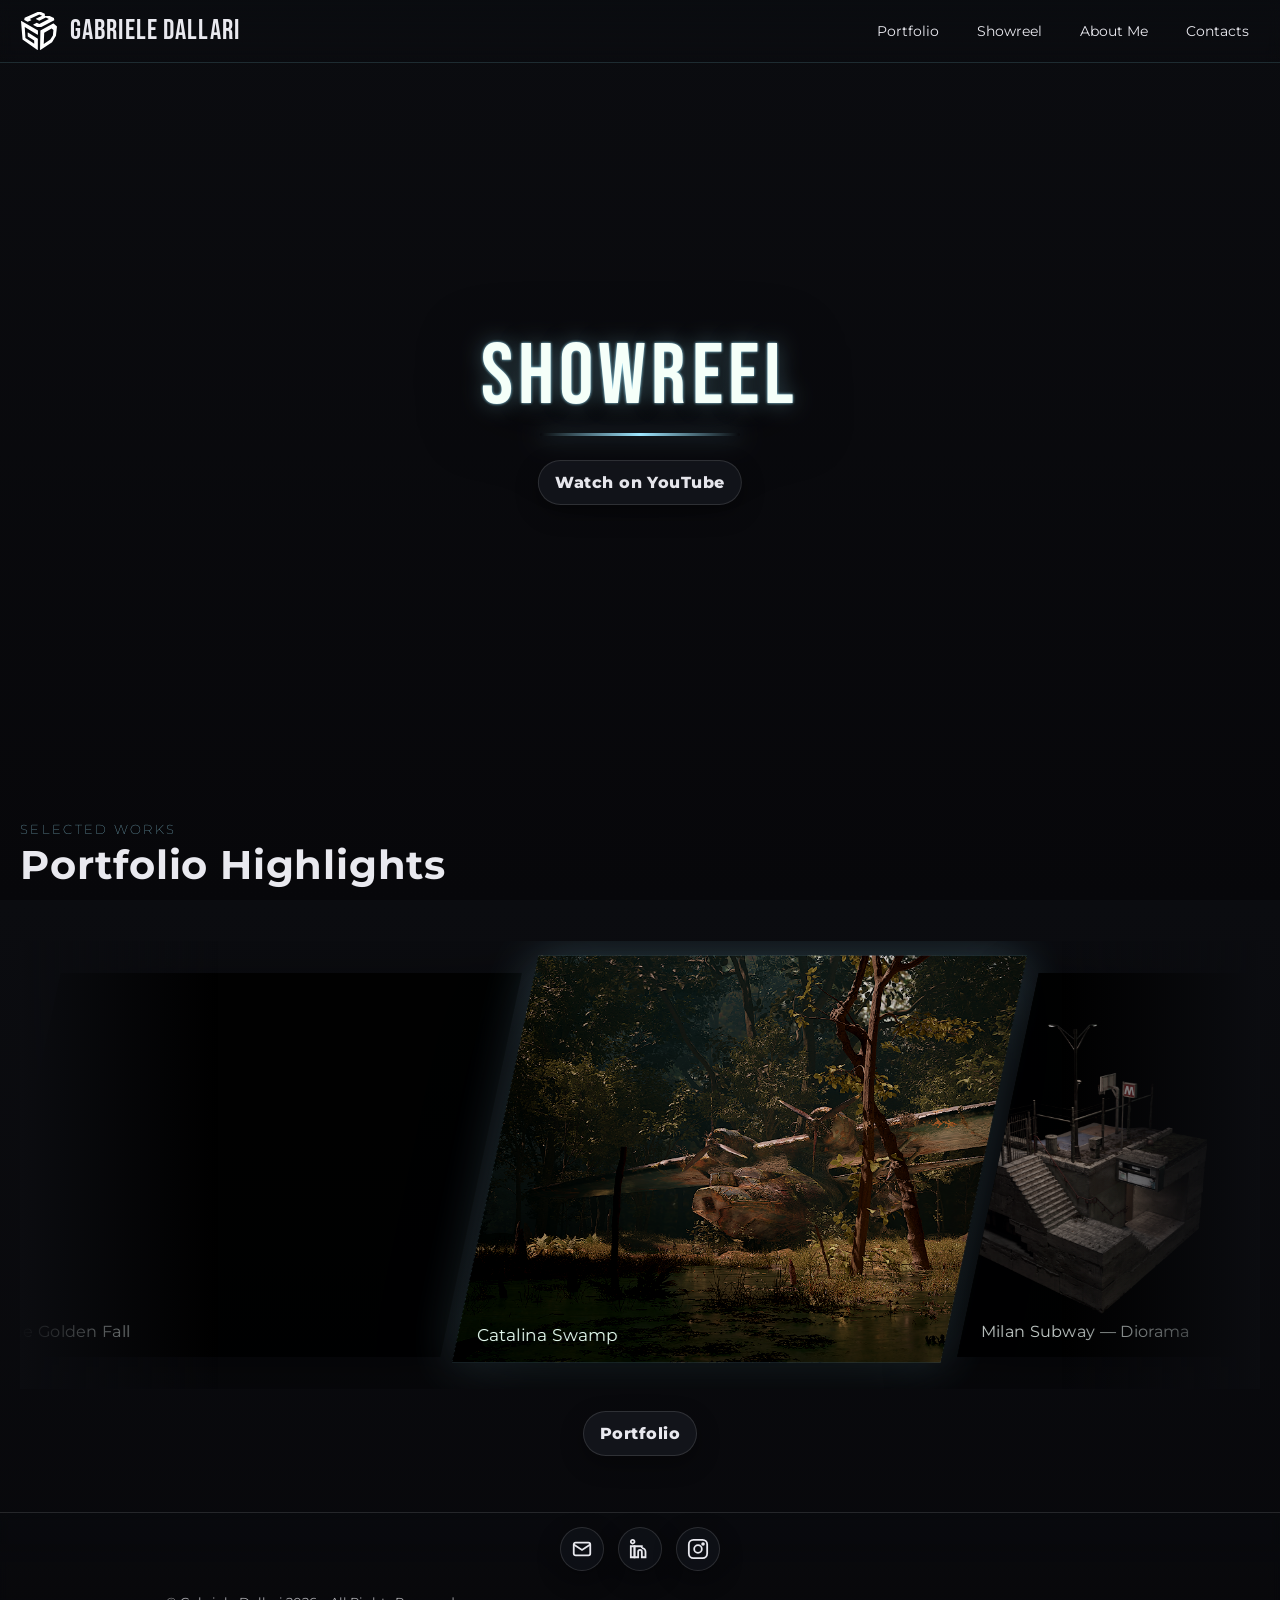
==== index.html @ fb3135d0 "Update index.html" ====
<!DOCTYPE html>
<html lang="en">
<head>
<meta charset="utf-8" />
<meta name="viewport" content="width=device-width, initial-scale=1" />

<title>Gabriele Dallari — 3D Generalist & Environment Artist</title>
<meta name="description" content="3D Generalist & Environment/Technical Artist based in Milan. Portfolio, showreel, Unreal Engine environments, 3D modeling, lighting and compositing.">
<link rel="canonical" href="https://gabrieledallari.art/">

<!-- Favicons -->
<link rel="icon" type="image/svg+xml" href="/favicon.svg">
<link rel="alternate icon" href="/favicon.ico">
<link rel="apple-touch-icon" sizes="180x180" href="/apple-touch-icon.png">

<!-- PWA manifest -->
<link rel="manifest" href="/site.webmanifest">
<meta name="theme-color" content="#0b0c10" />

<!-- Tell bots to avoid using the navbar in snippets -->
<meta name="robots" content="index,follow,max-snippet:160">
<meta name="googlebot" content="index,follow,max-snippet:160">

<!-- Open Graph / Twitter -->
<meta property="og:type" content="website">
<meta property="og:site_name" content="Gabriele Dallari">
<meta property="og:title" content="Gabriele Dallari — 3D Generalist & Environment Artist">
<meta property="og:description" content="Portfolio & showreel: Unreal Engine environments, 3D modeling, lighting and compositing.">
<meta property="og:url" content="https://gabrieledallari.art/">
<meta property="og:image" content="https://gabrieledallari.art/images/og/home.jpg">
<meta property="og:locale" content="en_US">
<meta name="twitter:card" content="summary_large_image">

<!-- Structured data -->
<script type="application/ld+json">
{
  "@context": "https://schema.org",
  "@type": "Person",
  "name": "Gabriele Dallari",
  "jobTitle": "3D Generalist & Environment Artist",
  "url": "https://gabrieledallari.art/",
  "image": "https://gabrieledallari.art/images/og/home.jpg",
  "sameAs": [
    "https://www.linkedin.com/in/gabriele-dallari",
    "https://www.instagram.com/gabbodallari",
    "https://youtu.be/dKwzu5KsCe8"
  ]
}
</script>

<!-- Fonts: Bebas Neue + Montserrat (Thin 100, Regular 400) -->
<link rel="preconnect" href="https://fonts.googleapis.com">
<link rel="preconnect" href="https://fonts.gstatic.com" crossorigin>
<link href="https://fonts.googleapis.com/css2?family=Bebas+Neue&family=Montserrat:wght@100;400;600;700;800&display=swap" rel="stylesheet">

<style>
  :root{
    /* Palette in linea con la pagina portfolio */
    --bg:#0b0c10; 
    --ink:#e9e9ef; 
    --muted:#b9b9c4;
    --accent:#9ee7ff;          /* come nel portfolio */
    --line:rgb(158,231,255);    /* bagliore/cornici coerenti */
    --border:rgba(255,255,255,.12);

    --glowS:0 0 22px rgba(158,231,255,.28), inset 0 0 10px rgba(255,255,255,.12);

    --featherH: 18vh;
    --grain-tile: 140px; --grain-opacity: 0.14;

    --skew: -12deg;
    --tile-w: clamp(420px, 36vw, 680px);
    --tile-h: clamp(240px, 30vw, 420px);
    --tile-gap: 28px;

    /* FONT STACKS */
    --font-display: "Bebas Neue", sans-serif;
    --font-sans: "Montserrat", system-ui, -apple-system, Segoe UI, Roboto, Arial, sans-serif;

    /* Colori pulsanti scuri */
    --btn-bg:#12141a;
    --btn-ink:#e9e9ef;
    --btn-hover:#9ee7ff;
  }

  *{box-sizing:border-box}
  html,body{height:100%}
  body{
    position:relative; margin:0; color:var(--ink);
    background: linear-gradient(180deg, var(--bg) 0%, #07070a 100%);
    font-family: var(--font-sans);
    font-weight: 400;
    overflow-x:hidden;
    display:flex; flex-direction:column; min-height:100svh;
  }
  main{ flex:1 0 auto; }

  /* ===== NAVBAR ===== */
  .navbar{
    position:fixed; inset:0 0 auto 0; z-index:60; /* sopra all'intro video */
    display:flex; align-items:center; justify-content:space-between;
    gap:14px; padding:12px 20px;
    background: linear-gradient(180deg, rgba(10,12,16,.78), rgba(10,12,16,.35) 55%, transparent);
    backdrop-filter: blur(6px);
    border-bottom:1px solid rgba(158,231,255,.14);
    flex-wrap:nowrap;                 /* default: una riga */
  }
  /* Brand a sinistra: resta su UNA riga sempre */
  .brand{
    display:flex; align-items:center; gap:12px; text-decoration:none; color:var(--ink);
    flex:0 1 auto; min-width:0;
  }
  .brand-logo{ width:38px; height:38px; border-radius:10px; display:block; object-fit:contain; background:transparent; }
  .brand h1{
    margin:0; font-family: var(--font-display); font-weight: 400;
    font-size: clamp(22px, 2.2vw, 28px); line-height: 1; letter-spacing: .04em;
    white-space:nowrap;               /* ✅ non va mai a capo */
    overflow:hidden; text-overflow:ellipsis;
  }
  /* Links a destra: una sola riga */
  .nav{
    margin-left:auto;
    display:flex; align-items:center; justify-content:flex-end;
    gap:clamp(8px,1.6vw,16px);
    white-space:nowrap; flex-wrap:nowrap;
    flex:1 1 auto; min-width:0;
  }
  .nav a{
    color:var(--ink); text-decoration:none; padding:8px 10px; border-radius:10px; border:1px solid transparent;
    transition: transform .15s ease, border-color .15s ease, box-shadow .2s ease, background .2s ease, color .2s ease;
    font-family: var(--font-sans); font-weight: 400;
    font-size:clamp(11px,1.9vw,14px);
  }
  .nav a:hover{ 
    border-color: rgba(158,231,255,.35); 
    box-shadow: 0 0 16px rgba(158,231,255,.25); 
    transform: translateY(-1px); 
    background: rgba(158,231,255,.08);
  }
  /* Compatta ulteriormente sui telefoni stretti (landscape o portrait) */
  @media (max-width: 560px){
    .nav{ gap:10px; }
    .nav a{ font-size:12px; padding:8px 8px; }
  }
  @media (max-width: 440px){
    .nav{ gap:8px; }
    .nav a{ font-size:11px; padding:7px 7px; letter-spacing:0; }
  }
  @media (max-width: 380px){
    .nav a{ font-size:10.5px; padding:6px 6px; }
  }
  @media (max-width: 340px){
    .nav a{ font-size:10px; padding:5px 6px; }
    .navbar{ padding:10px 14px; }
    /* il brand resta in una riga con ellissi se manca spazio */
  }

  /* ======= NUOVO: in PORTRAIT (altezza > larghezza) ======= */
  @media (orientation: portrait){
    .navbar{
      flex-wrap:wrap;                 /* consenti seconda riga */
      row-gap:10px;
      padding-bottom:10px;
    }
    .brand{
      order:0;
      width:100%;                     /* prima riga a tutta larghezza */
      justify-content:flex-start;
    }
    .nav{
      order:1;
      width:100%;                     /* seconda riga a tutta larghezza */
      justify-content: space-between; /* riempie lo schermo */
      gap:clamp(16px, 8vw, 64px);     /* più distanziati in portrait */
    }
    /* I link restano della stessa dimensione (nessuna variazione font-size) */
  }

  /* ===== INTRO VIDEO OVERLAY ===== */
  .intro-overlay{
    position:fixed; inset:0; z-index:40; /* sotto la navbar, sopra il resto */
    background:#000; display:grid; place-items:center;
    opacity:1; transition:opacity .5s ease;
  }
  .intro-overlay.hidden{ opacity:0; pointer-events:none; }
  .intro-overlay video{
    width:100%; height:100%; object-fit:cover;
    filter: contrast(1.05) saturate(1.05) brightness(.95);
  }
  .intro-skip{
    position:fixed; right:16px; bottom:16px; z-index:41;
    appearance:none; border:1px solid var(--border); border-radius:999px;
    background: var(--btn-bg); color: var(--btn-ink);
    padding:10px 14px; font-weight:700; letter-spacing:.02em; cursor:pointer;
    transition: transform .15s ease, box-shadow .2s ease, background .2s ease, color .2s ease, border-color .2s ease;
  }
  .intro-skip:hover, .intro-skip:focus-visible{
    background: var(--btn-hover); color:#0b0c10; border-color: rgba(158,231,255,.55);
    box-shadow: 0 0 24px rgba(158,231,255,.35), inset 0 0 10px rgba(255,255,255,.18);
    transform: scale(1.06);
    outline: none;
  }

  /* ===== HERO ===== */
  .hero{ position:relative; height:min(78vh,56.25vw); min-height:520px; margin-top:64px; isolation:isolate; overflow:hidden; background:transparent; }
  .hero video{
    position:absolute; inset:0; width:100%; height:100%; object-fit:cover;
    filter: contrast(.9) saturate(.9) brightness(1.1);
    mask-image: linear-gradient(to bottom, rgba(0,0,0,0) 0%, rgba(0,0,0,1) var(--featherH), rgba(0,0,0,1) calc(100% - var(--featherH)), rgba(0,0,0,0) 100%);
    -webkit-mask-image: linear-gradient(to bottom, rgba(0,0,0,0) 0%, rgba(0,0,0,1) var(--featherH), rgba(0,0,0,1) calc(100% - var(--featherH)), rgba(0,0,0,0) 100%);
  }
  .hero-center{ position:absolute; left:50%; top:50%; transform:translate(-50%,-50%); z-index:20; display:flex; flex-direction:column; align-items:center; gap:14px; text-align:center; }
  .hero-title{
    font-family: var(--font-display); font-weight:400; font-size:clamp(36px,8vw,86px);
    line-height:1; letter-spacing:.06em; padding:10px 18px; color:#f5fff9;
    text-shadow: 0 0 3px var(--line), 0 0 22px rgba(158,231,255,.35);
    filter: drop-shadow(0 10px 30px rgba(0,0,0,.7));
  }
  .hero-title::after{
    content:""; display:block; height:3px; width:200px; margin:12px auto 0;
    background: linear-gradient(90deg, transparent, var(--line), transparent);
    box-shadow: 0 0 24px rgba(158,231,255,.55); border-radius:999px;
  }

  /* ===== BUTTONS — dark default, accent on hover/focus ===== */
  .btn, .hero-btn{
    display:inline-flex; align-items:center; gap:10px; text-decoration:none; font-weight:800; letter-spacing:.03em;
    padding:12px 16px; border-radius:999px; 
    background: var(--btn-bg); color: var(--btn-ink);
    border:1px solid var(--border);
    box-shadow: 0 8px 22px rgba(0,0,0,.35);
    transition: transform .15s ease, filter .2s ease, box-shadow .2s ease, background .2s ease, color .2s ease, border-color .2s ease;
    font-family: var(--font-sans);
    cursor:pointer;
  }
  .btn:hover, .btn:focus-visible,
  .hero-btn:hover, .hero-btn:focus-visible{
    background: var(--btn-hover);
    color:#0b0c10;
    border-color: rgba(158,231,255,.6);
    box-shadow: 0 0 26px rgba(158,231,255,.35), inset 0 0 10px rgba(255,255,255,.18);
    transform: scale(1.06);
    outline:none;
  }
  .btn:active, .hero-btn:active{ transform: scale(1.02); }

  .section{ position:relative; z-index:1; padding:clamp(28px,5vw,56px) 20px; max-width:1280px; margin:0 auto; background:transparent; }
  .section h2{ font-family:var(--font-sans); font-weight:700; font-size:clamp(22px,3.6vw,40px); line-height:1.1; margin:0 0 16px; letter-spacing:.02em; }
  .section .kicker{ color:var(--accent); text-transform:uppercase; letter-spacing:.18em; font-size:.8rem; margin-bottom:6px; font-family:var(--font-sans); font-weight:100; }

  .ribbon-stage{ position:relative; margin-top:6vh; margin-bottom:22px; height:calc(var(--tile-h) + 64px); overflow:hidden; background:transparent; }
  .ribbon-stage::before, .ribbon-stage::after{ content:""; position:absolute; top:0; bottom:0; width:16%; pointer-events:none; z-index:3; }
  .ribbon-stage::before{ left:0;  background:linear-gradient(90deg, var(--bg), rgba(11,12,16,0)); }
  .ribbon-stage::after{  right:0; background:linear-gradient(270deg, var(--bg), rgba(11,12,16,0)); }

  .ribbon-track{ position:absolute; left:0; top:50%; transform:translateY(-50%); display:flex; align-items:center; gap:var(--tile-gap); will-change:transform; }
  .tile{ position:relative; flex:0 0 var(--tile-w); height:var(--tile-h); transform:skewX(var(--skew)); overflow:hidden; border:none; border-radius:0; background:#090b10;
         box-shadow:0 28px 76px rgba(0,0,0,.55), 0 2px 0 rgba(255,255,255,.04) inset; cursor:default; pointer-events:none;
         transition:transform .45s cubic-bezier(.22,.8,.24,1), filter .28s ease, opacity .28s ease, box-shadow .28s ease; filter:grayscale(.6) brightness(.9); opacity:.9; }
  .tile .img{ position:absolute; inset:-6%; transform:skewX(calc(-1 * var(--skew))) scale(1.12); transform-origin:center; background:#000 center/cover no-repeat; transition:transform .65s cubic-bezier(.22,.8,.24,1), filter .3s ease, opacity .3s ease; }
  .tile .label{ position:absolute; left:18px; bottom:16px; z-index:2; transform:skewX(calc(-1 * var(--skew))); color:#e8fef3; letter-spacing:.02em; font-size:1rem; text-shadow:0 2px 10px rgba(0,0,0,.7); font-family:var(--font-sans); font-weight:400; }
  .tile.active{ transform:translateY(-6px) skewX(var(--skew)) scale(1.06); filter:grayscale(0) brightness(1); opacity:1; box-shadow:0 36px 90px rgba(0,0,0,.65), 0 0 0 1px rgba(158,231,255,.45) inset, 0 0 46px rgba(158,231,255,.28); }
  .tile.active .img{ transform:skewX(calc(-1 * var(--skew))) scale(1.16); filter:saturate(1.06) contrast(1.05); }

  .portfolio-cta{ display:flex; gap:12px; margin-top:18px; flex-wrap:wrap; justify-content:center; }

  /* ===== FOOTER con SOLE ICONE + COPYRIGHT in basso a sinistra ===== */
  .site-footer{
    flex-shrink:0;
    border-top:1px solid var(--border);
    background:linear-gradient(180deg, rgba(10,12,16,.35), rgba(10,12,16,.12));
    backdrop-filter:blur(4px);
  }
  .footer-inner{
    max-width:980px;
    margin:0 auto;
    padding:14px 16px;
    display:flex;
    justify-content:center;
  }
  .socials{ display:flex; align-items:center; gap:14px; }
  .socials a{
    width:44px; height:44px; display:grid; place-items:center;
    border:1px solid var(--border); border-radius:999px;
    color:var(--ink); background:rgba(18,20,26,.70);
    box-shadow:0 8px 22px rgba(0,0,0,.35);
    text-decoration:none;
    transition: transform .15s ease, background .2s ease, color .2s ease, border-color .2s ease, box-shadow .2s ease;
  }
  .socials a:hover, .socials a:focus-visible{
    background:var(--accent); color:#0b0c10; border-color: rgba(158,231,255,.6);
    box-shadow: 0 0 22px rgba(158,231,255,.35), inset 0 0 10px rgba(255,255,255,.18);
    transform: translateY(-1px) scale(1.06);
    outline:none;
  }
  .socials svg{ width:22px; height:22px; stroke-width:1.8; }
  .socials svg *{ vector-effect:non-scaling-stroke; }

  /* NEW: copyright in basso a sinistra (stesso max-width del footer-inner) */
  .footer-bottom{
    max-width:980px;
    margin:0 auto;
    padding:8px 16px 18px; /* <- aggiunto padding-top per farlo “staccare” e vedersi */
    font-size:13px;
    line-height:1.4;
    color:rgba(233,233,239,.72); /* <- leggermente più visibile */
    text-align:left;
  }

  .vfx{ position:absolute; inset:0; pointer-events:none; }
  .vfx-grain{ z-index:5; background-image:url("images/vfx/film_grain_512.png"); background-repeat:repeat; background-size:var(--grain-tile) var(--grain-tile); mix-blend-mode:soft-light; opacity:var(--grain-opacity); }
  .vfx-grain::after{ content:""; position:absolute; inset:0; background-image:inherit; background-repeat:inherit; background-position:37px 29px; background-size:calc(var(--grain-tile)*1.08) calc(var(--grain-tile)*1.08); mix-blend-mode:soft-light; opacity:calc(var(--grain-opacity)*0.6); }
  .vfx-dust{ z-index:6; background-repeat:repeat; filter:blur(0.2px); opacity:.22; }
  .vfx-dust.dust-far{ background-image:url("images/vfx/dust_far.png"); background-size:600px 600px; animation:dust-far-move 160s linear infinite; }
  .vfx-dust.dust-near{ background-image:url("images/vfx/dust_near.png"); background-size:1000px 1000px; animation:dust-near-move 220s linear infinite; opacity:.18; }
  @keyframes dust-far-move{ from{background-position:0 0;} to{background-position:600px 420px;} }
  @keyframes dust-near-move{ from{background-position:0 0;} to{background-position:-900px 300px;} }
  @media (prefers-reduced-motion: reduce){ .vfx-dust{ animation:none } }
</style>
</head>

<body>

  <!-- Include del partial navbar -->
  <div data-include="partials/navbar.html"></div>

  <!-- INTRO VIDEO OVERLAY (navbar resta visibile sopra) -->
  <div id="introOverlay" class="intro-overlay" aria-label="Intro video">
    <!-- Sostituisci il file con il tuo: media/intro.mp4 -->
    <video id="introVideo" src="media/intro.mp4" autoplay muted playsinline></video>
    <button id="introSkip" class="intro-skip" type="button" aria-label="Skip intro">Skip ▶</button>
  </div>

  <!-- CONTENUTO -->
  <main>
    <section id="showreel" class="hero" aria-label="Showreel">
      <video src="media/showreel.mp4" autoplay muted loop playsinline poster="media/showreel-poster.jpg"></video>
      <div class="hero-center">
        <div class="hero-title">SHOWREEL</div>
        <a class="hero-btn" href="https://youtu.be/dKwzu5KsCe8" target="_blank" rel="noopener noreferrer">Watch on YouTube</a>
      </div>
    </section>

    <section class="section" aria-label="Portfolio">
      <div class="kicker">Selected Works</div><h2>Portfolio Highlights</h2>

      <div class="ribbon-stage" id="ribbon">
        <div class="ribbon-track" id="ribbonTrack">
          <div class="tile" data-id="0" style="--img:url('projects/the-golden-fall/images/portfolio/goldenfall-cover.png')">
            <div class="img" style="background-image:var(--img)"></div><div class="label">The Golden Fall</div>
          </div>
          <div class="tile" data-id="1" style="--img:url('projects/swamp/images/portfolio/swamp-cover.png')">
            <div class="img" style="background-image:var(--img)"></div><div class="label">Catalina Swamp</div>
          </div>
          <div class="tile" data-id="2" style="--img:url('projects/metro/images/portfolio/metro-cover3.png')">
            <div class="img" style="background-image:var(--img)"></div><div class="label">Milan Subway — Diorama</div>
          </div>
          <div class="tile" data-id="3" style="--img:url('projects/sloth/images/portfolio/sloth-cover.png')">
            <div class="img" style="background-image:var(--img)"></div><div class="label">Sloth Guardian</div>
          </div>
          <div class="tile" data-id="4" style="--img:url('projects/climbing-roots/assets/cover.jpg')">
            <div class="img" style="background-image:var(--img)"></div><div class="label">Climbing Plants & Roots</div>
          </div>
          <!-- duplicato per loop -->
          <div class="tile" data-id="0" style="--img:url('projects/the-golden-fall/images/portfolio/goldenfall-cover.png')">
            <div class="img" style="background-image:var(--img)"></div><div class="label">The Golden Fall</div>
          </div>
          <div class="tile" data-id="1" style="--img:url('projects/swamp/images/portfolio/swamp-cover.png')">
            <div class="img" style="background-image:var(--img)"></div><div class="label">Catalina Swamp</div>
          </div>
          <div class="tile" data-id="2" style="--img:url('projects/metro/images/portfolio/metro-cover3.png')">
            <div class="img" style="background-image:var(--img)"></div><div class="label">Milan Subway — Diorama</div>
          </div>
          <div class="tile" data-id="3" style="--img:url('projects/sloth/images/portfolio/sloth-cover.png')">
            <div class="img" style="background-image:var(--img)"></div><div class="label">Sloth Guardian</div>
          </div>
          <div class="tile" data-id="4" style="--img:url('projects/climbing-roots/assets/cover.jpg')">
            <div class="img" style="background-image:var(--img)"></div><div class="label">Climbing Plants & Roots</div>
          </div>
        </div>
      </div>

      <div class="portfolio-cta">
        <a class="btn" href="portfolio.html">Portfolio</a>
      </div>
    </section>
  </main>

  <!-- FOOTER: sole icone + copyright -->
  <footer class="site-footer" role="contentinfo">
    <div class="footer-inner">
      <nav class="socials" aria-label="Social links">
        <!-- Email -->
        <a href="mailto:gabrieledallari.art@gmail.com" aria-label="Email">
          <svg viewBox="0 0 24 24" fill="none" stroke="currentColor" aria-hidden="true">
            <rect x="3" y="5" width="18" height="14" rx="2" ry="2"></rect>
            <polyline points="3,7 12,13 21,7"></polyline>
          </svg>
        </a>
        <!-- LinkedIn -->
        <a href="https://www.linkedin.com/in/gabriele-dallari" target="_blank" rel="noopener" aria-label="LinkedIn">
          <svg viewBox="0 0 24 24" fill="none" stroke="currentColor" aria-hidden="true">
            <rect x="2" y="9" width="4" height="12"></rect>
            <circle cx="4" cy="4" r="2"></circle>
            <path d="M10 9h4v2m0 0a4 4 0 0 1 4 4v6h-4v-6a2 2 0 0 0-4 0v6h-4V9h4"></path>
          </svg>
        </a>
        <!-- Instagram -->
        <a href="https://www.instagram.com/gabbodallari" target="_blank" rel="noopener" aria-label="Instagram">
          <svg viewBox="0 0 24 24" fill="none" stroke="currentColor" aria-hidden="true">
            <rect x="2" y="2" width="20" height="20" rx="5" ry="5"></rect>
            <circle cx="12" cy="12" r="4.2"></circle>
            <circle cx="17.5" cy="6.5" r="1"></circle>
          </svg>
        </a>
      </nav>
    </div>

    <!-- ✅ SOLO AGGIUNTA: copyright in basso a sinistra -->
    <div class="footer-bottom">
      © Gabriele Dallari 2026 – All Rights Reserved.
    </div>
  </footer>

  <!-- Loader dei partials -->
  <script src="/js/partials.js?v=v5" defer></script>

  <script>
  /* Intro video: chiusura a fine riproduzione o via "Skip" + fallback */
  (function(){
    const overlay = document.getElementById('introOverlay');
    const video   = document.getElementById('introVideo');
    const skipBtn = document.getElementById('introSkip');
    if(!overlay || !video) return;

    const endIntro = () => {
      overlay.classList.add('hidden');
      setTimeout(()=> overlay.remove(), 600);
    };

    // chiudi alla fine o in caso di errore
    video.addEventListener('ended', endIntro, {once:true});
    video.addEventListener('error', endIntro, {once:true});
    skipBtn.addEventListener('click', endIntro);

    // prova ad avviare; se l'autoplay è bloccato, chiudi l'intro
    const p = video.play();
    if (p && typeof p.catch === 'function') {
      p.catch(endIntro);
    }

    // fallback hard-timeout
    setTimeout(()=> {
      if (document.body.contains(overlay)) endIntro();
    }, 15000);
  })();

  /* Ribbon loop + auto-active al centro */
  (function(){
    const stage = document.getElementById('ribbon');
    const track = document.getElementById('ribbonTrack');
    const tiles = Array.from(track.querySelectorAll('.tile'));
    const ids = [...new Set(tiles.map(t => t.dataset.id))];
    let speed = 60, offset = 0, segmentW = 0, running = true, last = performance.now();
    function computeSegmentWidth(){
      const first = tiles.find(t => t.dataset.id === ids[0]);
      const second = tiles.slice(tiles.indexOf(first)+1).find(t => t.dataset.id === ids[0]);
      if(!first || !second) return;
      segmentW = Math.abs(second.getBoundingClientRect().left - first.getBoundingClientRect().left);
    }
    function setActiveByNearestCenter(){
      const r = stage.getBoundingClientRect(), cx = r.left + r.width/2;
      let best = {id:null,d:Infinity};
      for(const t of tiles){
        const tr = t.getBoundingClientRect(), tx = tr.left + tr.width/2, d = Math.abs(tx - cx);
        if(d < best.d) best = {id:t.dataset.id, d};
      }
      tiles.forEach(t => t.classList.toggle('active', t.dataset.id === best.id));
    }
    function apply(){ track.style.transform = `translateY(-50%) translateX(${-offset}px)`; }
    function loop(ts){
      const dt = Math.min(0.05, (ts - last)/1000); last = ts;
      if(running){
        offset += speed*dt;
        if(segmentW>0 && offset>=segmentW) offset -= segmentW;
        apply(); setActiveByNearestCenter();
      }
      requestAnimationFrame(loop);
    }
    const io = new IntersectionObserver(es=> es.forEach(e => { running = e.isIntersecting; if(!running) last = performance.now(); }), {threshold:.1});
    io.observe(stage);
    function onResize(){ track.style.transform='translateY(-50%) translateX(0)'; offset=0; computeSegmentWidth(); apply(); setActiveByNearestCenter(); }
    window.addEventListener('resize', onResize, {passive:true});
    onResize(); requestAnimationFrame(loop);
    window.addEventListener('load', onResize, {once:true});
  })();
  </script>
</body>
</html>
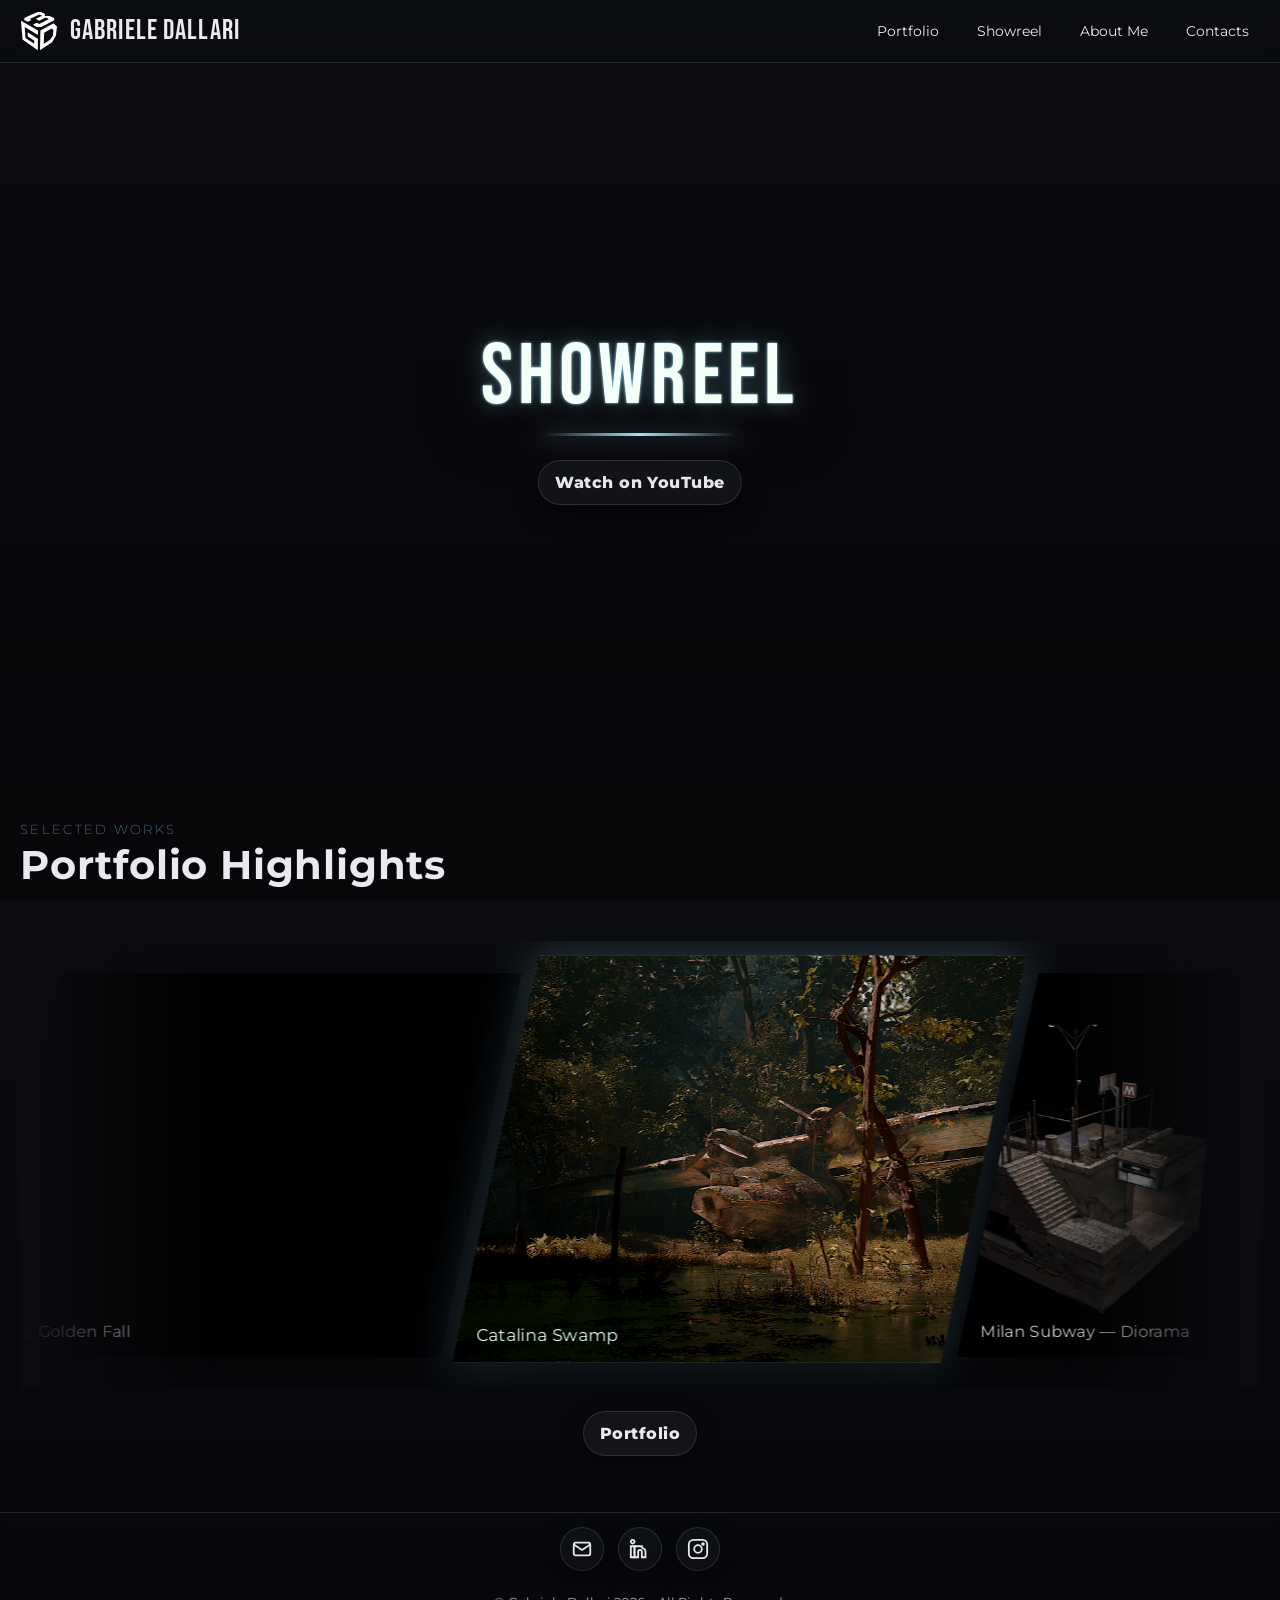
==== commit 73937186: "Update index.html" ====
--- a/index.html
+++ b/index.html
@@ -304,7 +304,7 @@
     font-size:13px;
     line-height:1.4;
     color:rgba(233,233,239,.72); /* <- leggermente più visibile */
-    text-align:left;
+    text-align:center;
   }
 
   .vfx{ position:absolute; inset:0; pointer-events:none; }
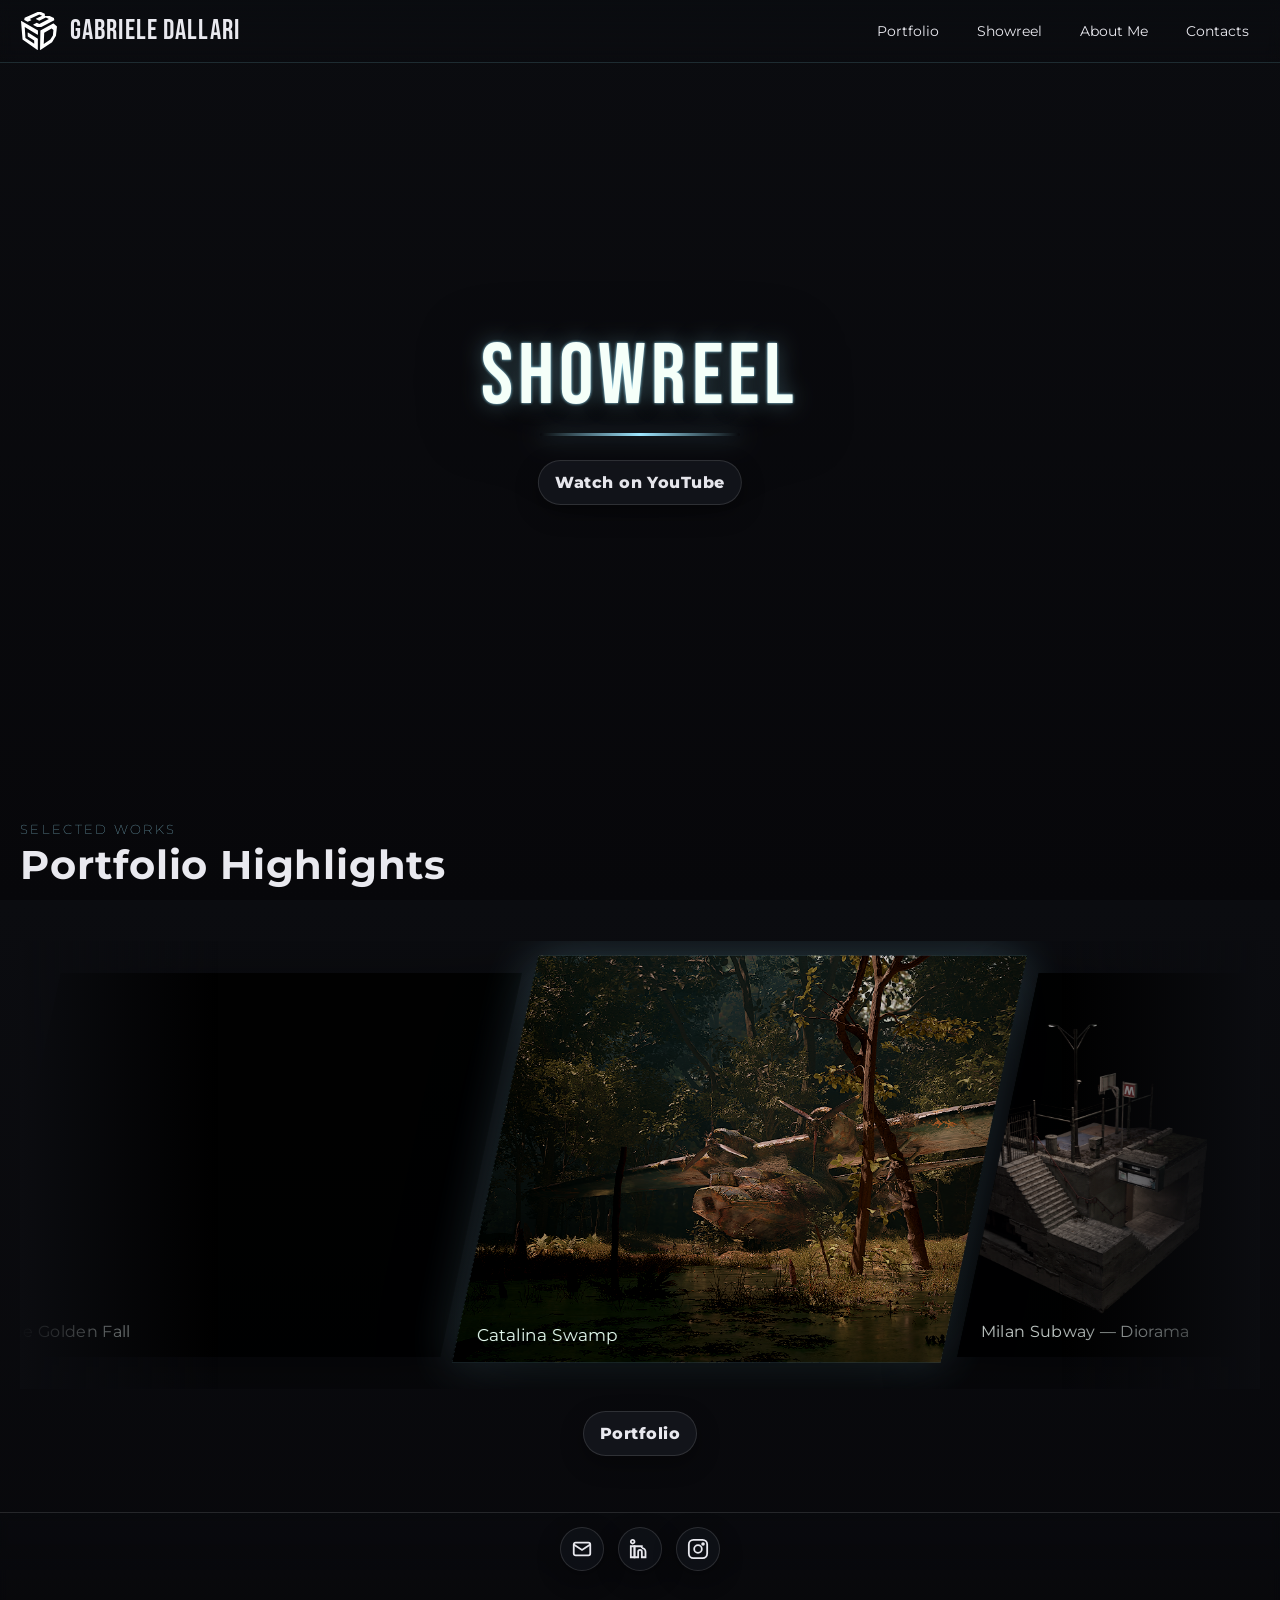
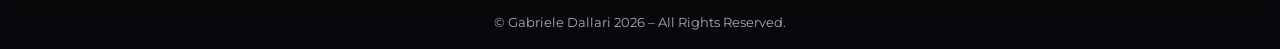
==== commit 5b5d2ad6: "aggiunta rights e trail" ====
--- a/index.html
+++ b/index.html
@@ -264,7 +264,7 @@
 
   .portfolio-cta{ display:flex; gap:12px; margin-top:18px; flex-wrap:wrap; justify-content:center; }
 
-  /* ===== FOOTER con SOLE ICONE + COPYRIGHT in basso a sinistra ===== */
+  /* ===== FOOTER con icone + label hover (fix stabile) ===== */
   .site-footer{
     flex-shrink:0;
     border-top:1px solid var(--border);
@@ -274,36 +274,79 @@
   .footer-inner{
     max-width:980px;
     margin:0 auto;
-    padding:14px 16px;
+    padding:14px 16px 34px;
     display:flex;
     justify-content:center;
   }
-  .socials{ display:flex; align-items:center; gap:14px; }
-  .socials a{
-    width:44px; height:44px; display:grid; place-items:center;
+
+  /* nav = riga di items */
+  .socials{
+    display:flex;
+    justify-content: center;
+    align-items:center;
+    gap:14px;
+  }
+
+  /* wrapper che include icona + area label: hover stabile */
+  .social-item{
+    width: 44px;
+    position: relative;
+    display:flex;
+    justify-content: center;
+  }
+
+  /* bottone icona */
+  .social-item > a{
+    width:44px; height:44px;
+    display:grid; place-items:center;
     border:1px solid var(--border); border-radius:999px;
     color:var(--ink); background:rgba(18,20,26,.70);
     box-shadow:0 8px 22px rgba(0,0,0,.35);
     text-decoration:none;
     transition: transform .15s ease, background .2s ease, color .2s ease, border-color .2s ease, box-shadow .2s ease;
   }
-  .socials a:hover, .socials a:focus-visible{
+  .social-item > a:hover,
+  .social-item > a:focus-visible{
     background:var(--accent); color:#0b0c10; border-color: rgba(158,231,255,.6);
     box-shadow: 0 0 22px rgba(158,231,255,.35), inset 0 0 10px rgba(255,255,255,.18);
     transform: translateY(-1px) scale(1.06);
     outline:none;
   }
-  .socials svg{ width:22px; height:22px; stroke-width:1.8; }
-  .socials svg *{ vector-effect:non-scaling-stroke; }
-
-  /* NEW: copyright in basso a sinistra (stesso max-width del footer-inner) */
+
+  .social-item svg{ width:22px; height:22px; stroke-width:1.8; }
+  .social-item svg *{ vector-effect:non-scaling-stroke; }
+
+  /* label: di default invisibile */
+  .social-label{
+    position:absolute;
+    top:calc(44px + 8px);  /* sotto l’icona */
+    left:50%;
+    transform:translateX(-50%) translateY(-4px);
+    font-size:12px;
+    letter-spacing:.04em;
+    line-height:1;
+    opacity:0;
+    transition: opacity .15s ease, transform .15s ease;
+    pointer-events:none;
+    user-select:none;
+    white-space:nowrap;
+  }
+
+  /* attiva SOLO quella dell’item hoverato/focusato */
+  .social-item:hover .social-label,
+  .social-item:focus-within .social-label{
+    opacity:1;
+    transform:translateX(-50%) translateY(0);
+    color:var(--accent);
+  }
+
+  /* Copyright */
   .footer-bottom{
-    max-width:980px;
-    margin:0 auto;
-    padding:8px 16px 18px; /* <- aggiunto padding-top per farlo “staccare” e vedersi */
+    max-width:100%;
+    padding:8px 16px 18px;
     font-size:13px;
     line-height:1.4;
-    color:rgba(233,233,239,.72); /* <- leggermente più visibile */
+    color:rgba(233,233,239,.72);
     text-align:center;
   }
 
@@ -386,37 +429,46 @@
     </section>
   </main>
 
-  <!-- FOOTER: sole icone + copyright -->
+  <!-- FOOTER: icone + label hover + copyright -->
   <footer class="site-footer" role="contentinfo">
     <div class="footer-inner">
       <nav class="socials" aria-label="Social links">
-        <!-- Email -->
-        <a href="mailto:gabrieledallari.art@gmail.com" aria-label="Email">
-          <svg viewBox="0 0 24 24" fill="none" stroke="currentColor" aria-hidden="true">
-            <rect x="3" y="5" width="18" height="14" rx="2" ry="2"></rect>
-            <polyline points="3,7 12,13 21,7"></polyline>
-          </svg>
-        </a>
-        <!-- LinkedIn -->
-        <a href="https://www.linkedin.com/in/gabriele-dallari" target="_blank" rel="noopener" aria-label="LinkedIn">
-          <svg viewBox="0 0 24 24" fill="none" stroke="currentColor" aria-hidden="true">
-            <rect x="2" y="9" width="4" height="12"></rect>
-            <circle cx="4" cy="4" r="2"></circle>
-            <path d="M10 9h4v2m0 0a4 4 0 0 1 4 4v6h-4v-6a2 2 0 0 0-4 0v6h-4V9h4"></path>
-          </svg>
-        </a>
-        <!-- Instagram -->
-        <a href="https://www.instagram.com/gabbodallari" target="_blank" rel="noopener" aria-label="Instagram">
-          <svg viewBox="0 0 24 24" fill="none" stroke="currentColor" aria-hidden="true">
-            <rect x="2" y="2" width="20" height="20" rx="5" ry="5"></rect>
-            <circle cx="12" cy="12" r="4.2"></circle>
-            <circle cx="17.5" cy="6.5" r="1"></circle>
-          </svg>
-        </a>
+
+        <div class="social-item">
+          <a href="mailto:gabrieledallari.art@gmail.com" aria-label="Email">
+            <svg viewBox="0 0 24 24" fill="none" stroke="currentColor" aria-hidden="true">
+              <rect x="3" y="5" width="18" height="14" rx="2" ry="2"></rect>
+              <polyline points="3,7 12,13 21,7"></polyline>
+            </svg>
+          </a>
+          <span class="social-label" aria-hidden="true">Email</span>
+        </div>
+
+        <div class="social-item">
+          <a href="https://www.linkedin.com/in/gabriele-dallari" target="_blank" rel="noopener" aria-label="LinkedIn">
+            <svg viewBox="0 0 24 24" fill="none" stroke="currentColor" aria-hidden="true">
+              <rect x="2" y="9" width="4" height="12"></rect>
+              <circle cx="4" cy="4" r="2"></circle>
+              <path d="M10 9h4v2m0 0a4 4 0 0 1 4 4v6h-4v-6a2 2 0 0 0-4 0v6h-4V9h4"></path>
+            </svg>
+          </a>
+          <span class="social-label" aria-hidden="true">LinkedIn</span>
+        </div>
+
+        <div class="social-item">
+          <a href="https://www.instagram.com/gabbodallari" target="_blank" rel="noopener" aria-label="Instagram">
+            <svg viewBox="0 0 24 24" fill="none" stroke="currentColor" aria-hidden="true">
+              <rect x="2" y="2" width="20" height="20" rx="5" ry="5"></rect>
+              <circle cx="12" cy="12" r="4.2"></circle>
+              <circle cx="17.5" cy="6.5" r="1"></circle>
+            </svg>
+          </a>
+          <span class="social-label" aria-hidden="true">Instagram</span>
+        </div>
+
       </nav>
     </div>
 
-    <!-- ✅ SOLO AGGIUNTA: copyright in basso a sinistra -->
     <div class="footer-bottom">
       © Gabriele Dallari 2026 – All Rights Reserved.
     </div>
@@ -495,5 +547,6 @@
     window.addEventListener('load', onResize, {once:true});
   })();
   </script>
+  <div data-include="partials/cursor-trail.html"></div>
 </body>
 </html>
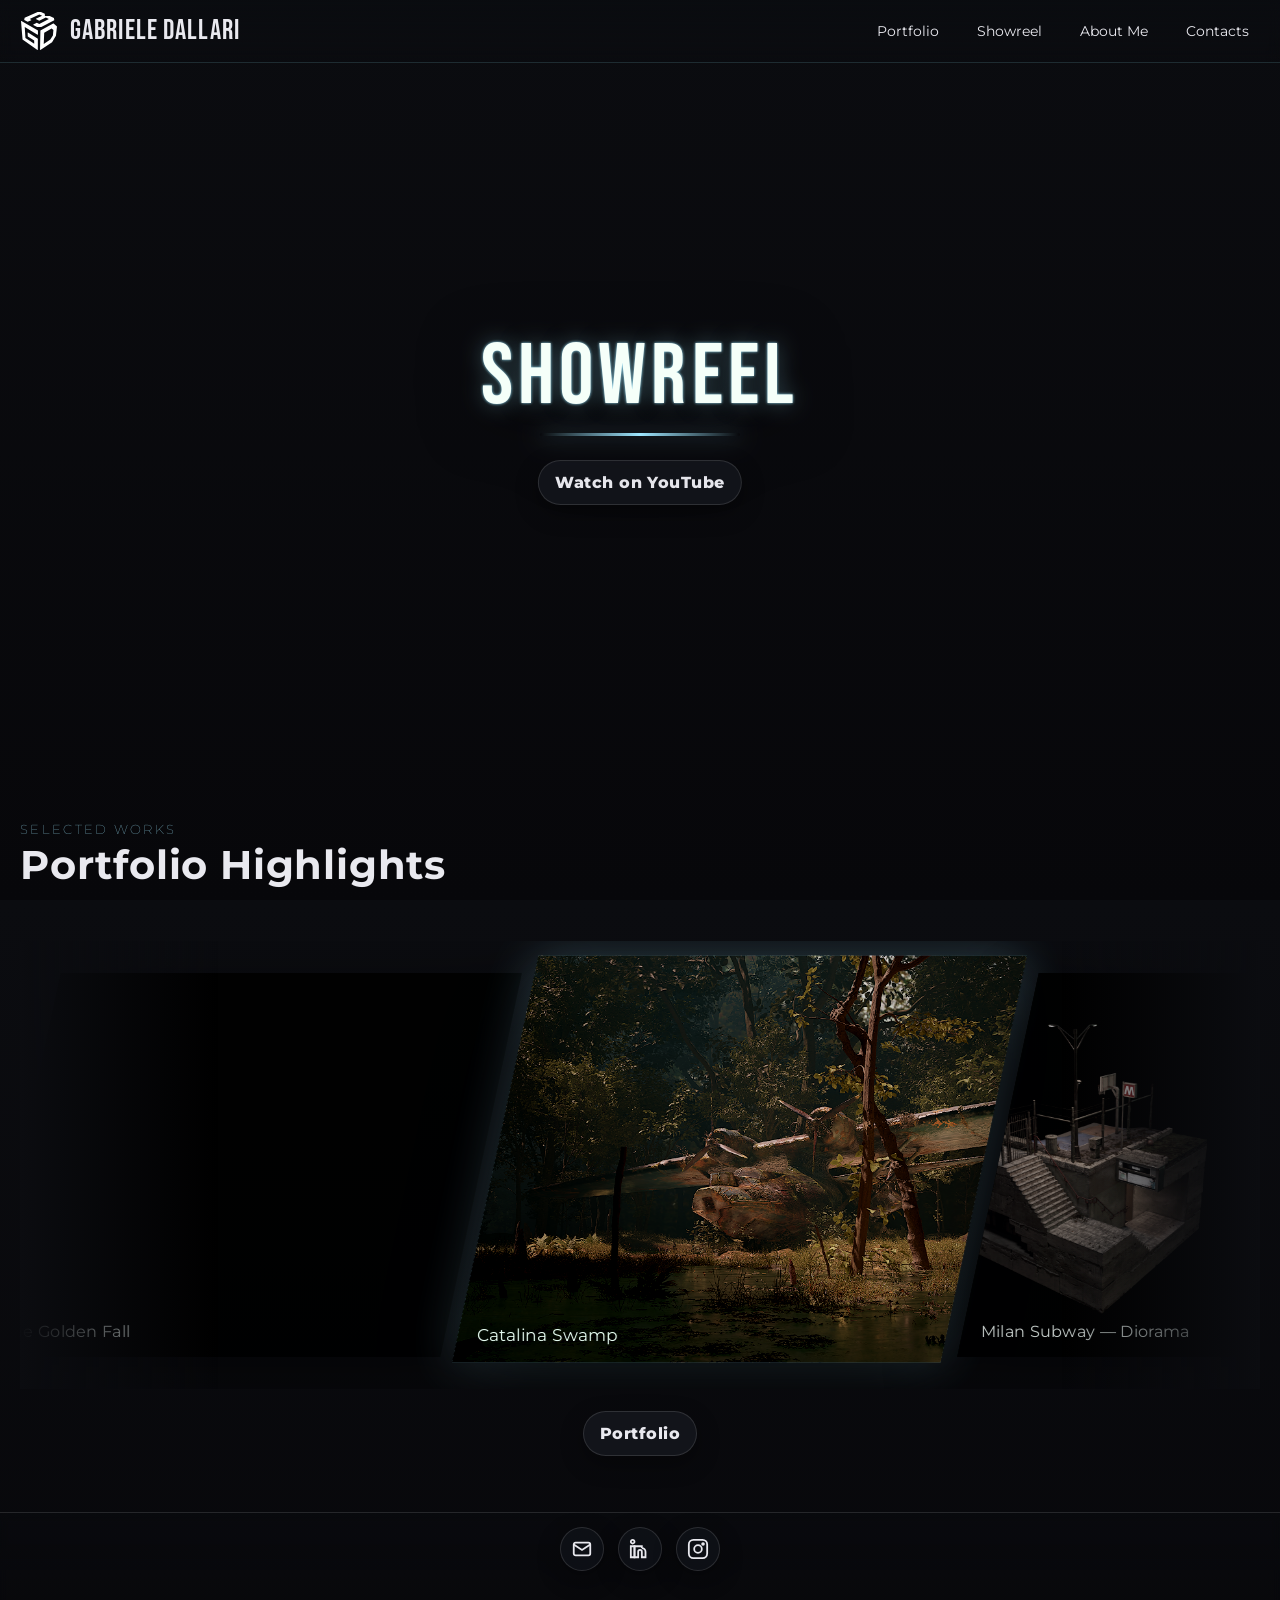
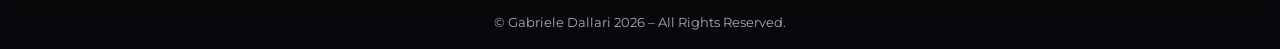
==== commit 61ea681b: "Update index.html" ====
--- a/index.html
+++ b/index.html
@@ -417,9 +417,6 @@
           <div class="tile" data-id="3" style="--img:url('projects/sloth/images/portfolio/sloth-cover.png')">
             <div class="img" style="background-image:var(--img)"></div><div class="label">Sloth Guardian</div>
           </div>
-          <div class="tile" data-id="4" style="--img:url('projects/climbing-roots/assets/cover.jpg')">
-            <div class="img" style="background-image:var(--img)"></div><div class="label">Climbing Plants & Roots</div>
-          </div>
         </div>
       </div>
 
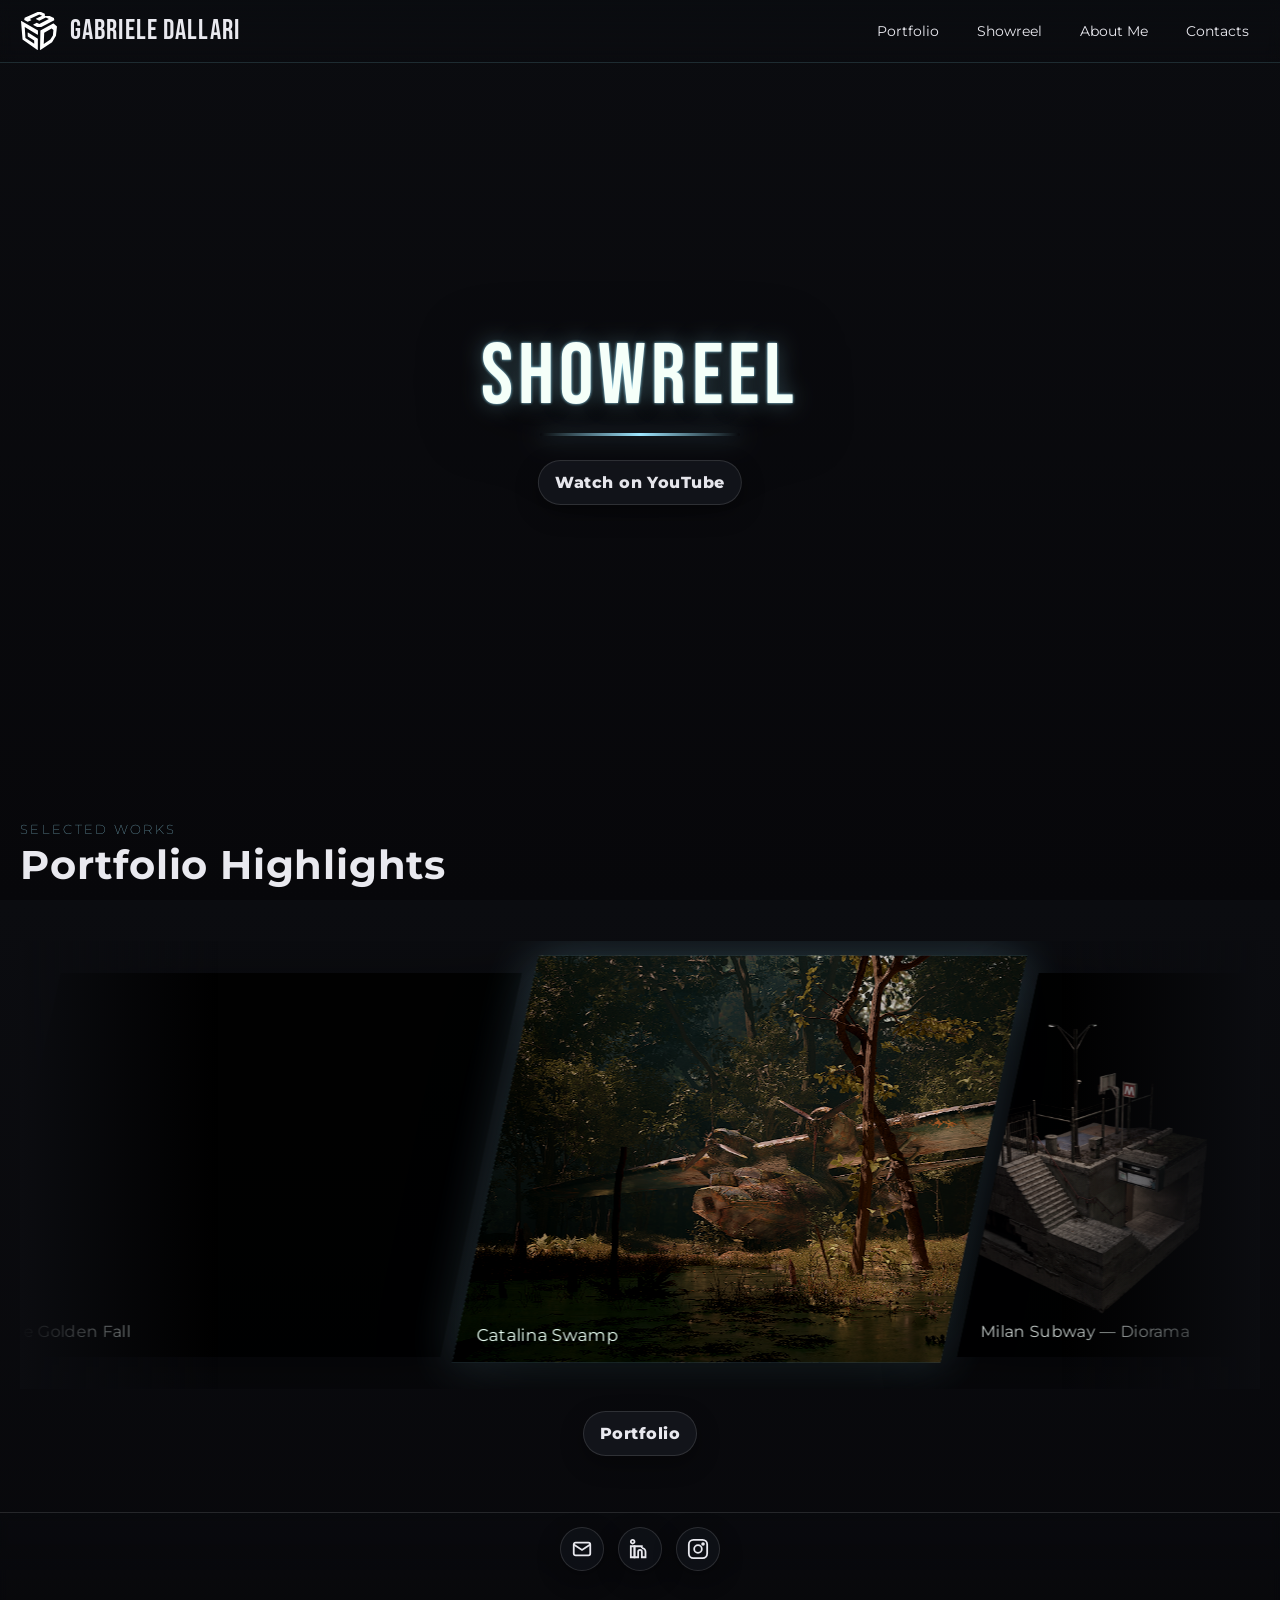
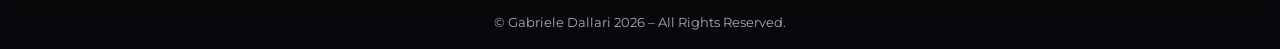
==== commit 6c942692: "Update index.html" ====
--- a/index.html
+++ b/index.html
@@ -401,9 +401,6 @@
           <div class="tile" data-id="3" style="--img:url('projects/sloth/images/portfolio/sloth-cover.png')">
             <div class="img" style="background-image:var(--img)"></div><div class="label">Sloth Guardian</div>
           </div>
-          <div class="tile" data-id="4" style="--img:url('projects/climbing-roots/assets/cover.jpg')">
-            <div class="img" style="background-image:var(--img)"></div><div class="label">Climbing Plants & Roots</div>
-          </div>
           <!-- duplicato per loop -->
           <div class="tile" data-id="0" style="--img:url('projects/the-golden-fall/images/portfolio/goldenfall-cover.png')">
             <div class="img" style="background-image:var(--img)"></div><div class="label">The Golden Fall</div>
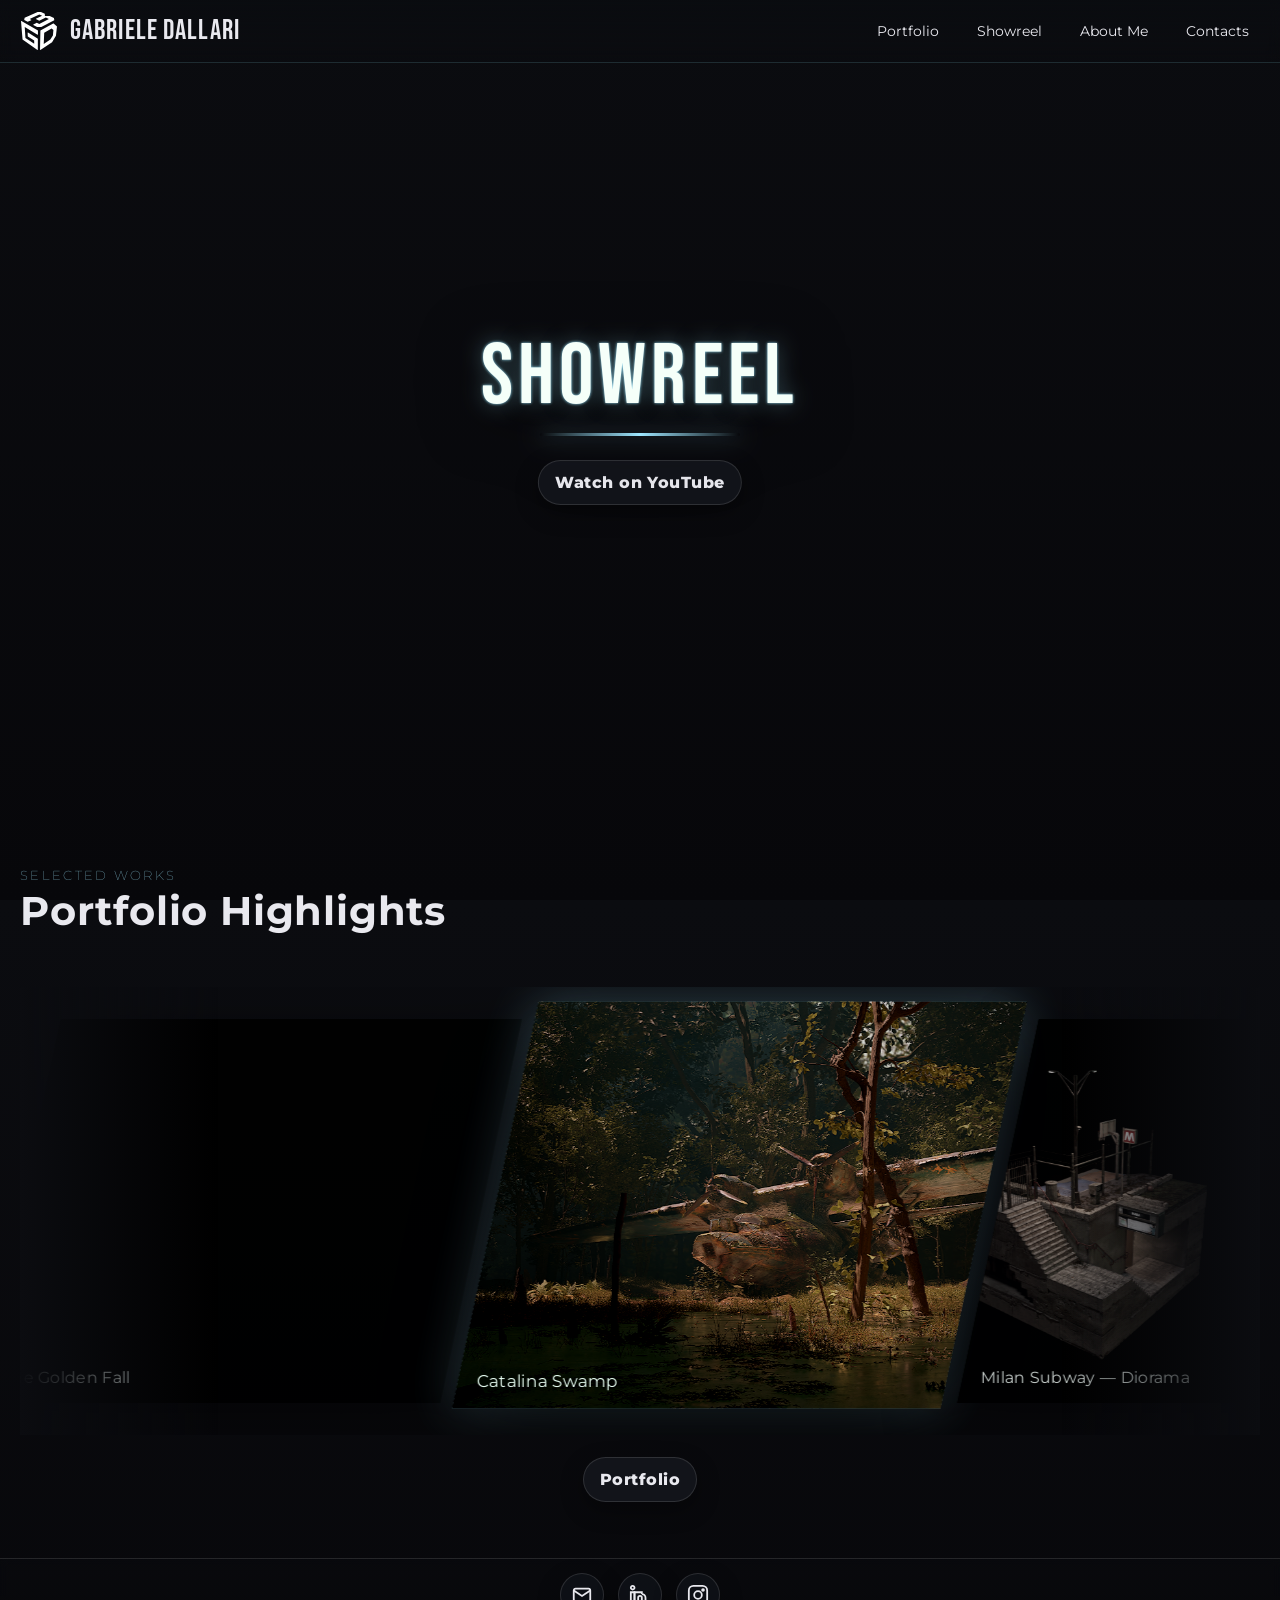
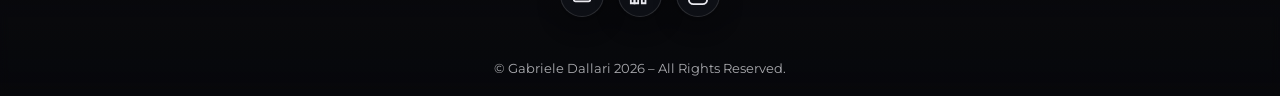
==== commit 148d2426: "Update index.html" ====
--- a/index.html
+++ b/index.html
@@ -245,6 +245,12 @@
   .btn:active, .hero-btn:active{ transform: scale(1.02); }
 
   .section{ position:relative; z-index:1; padding:clamp(28px,5vw,56px) 20px; max-width:1280px; margin:0 auto; background:transparent; }
+
+  /* ✅ FIX: abbassa SOLO il blocco "Selected Works / Portfolio Highlights" per eliminare lo stacco */
+  section.section[aria-label="Portfolio"]{
+    padding-top: clamp(64px, 8vw, 110px);
+  }
+
   .section h2{ font-family:var(--font-sans); font-weight:700; font-size:clamp(22px,3.6vw,40px); line-height:1.1; margin:0 0 16px; letter-spacing:.02em; }
   .section .kicker{ color:var(--accent); text-transform:uppercase; letter-spacing:.18em; font-size:.8rem; margin-bottom:6px; font-family:var(--font-sans); font-weight:100; }
 
@@ -541,6 +547,7 @@
     window.addEventListener('load', onResize, {once:true});
   })();
   </script>
+
   <div data-include="partials/cursor-trail.html"></div>
 </body>
 </html>
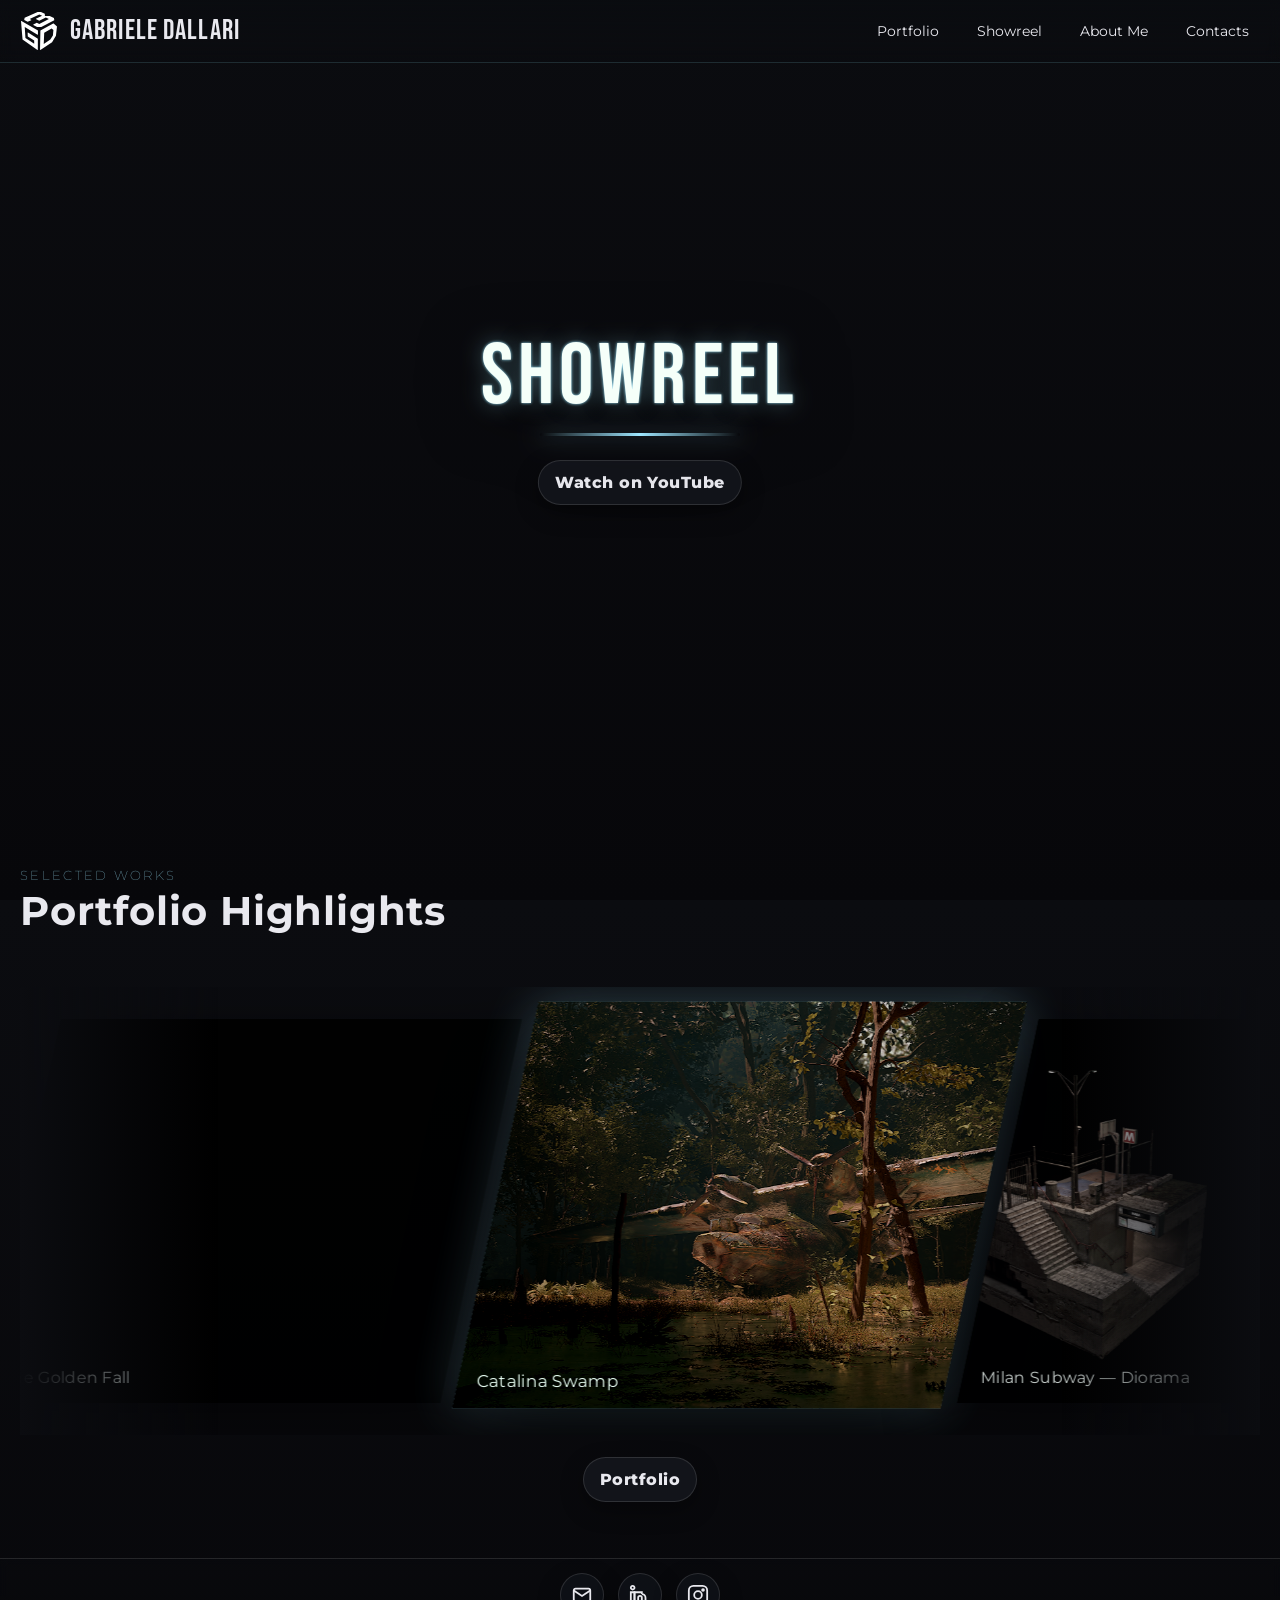
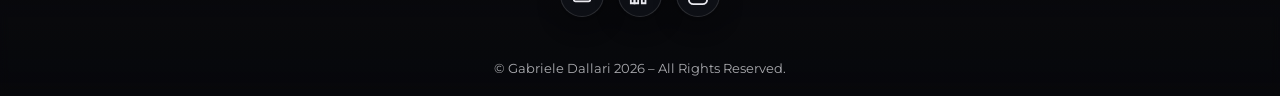
==== commit fab1a19a: "site upload" ====
--- a/index.html
+++ b/index.html
@@ -383,10 +383,10 @@
   <!-- CONTENUTO -->
   <main>
     <section id="showreel" class="hero" aria-label="Showreel">
-      <video src="media/showreel.mp4" autoplay muted loop playsinline poster="media/showreel-poster.jpg"></video>
+      <video src="media/Showreel_2026_preview.mp4" autoplay muted loop playsinline poster="media/showreel-poster.jpg"></video>
       <div class="hero-center">
         <div class="hero-title">SHOWREEL</div>
-        <a class="hero-btn" href="https://youtu.be/dKwzu5KsCe8" target="_blank" rel="noopener noreferrer">Watch on YouTube</a>
+        <a class="hero-btn" href="https://youtu.be/-TCSxh8UfBI" target="_blank" rel="noopener noreferrer">Watch on YouTube</a>
       </div>
     </section>
 
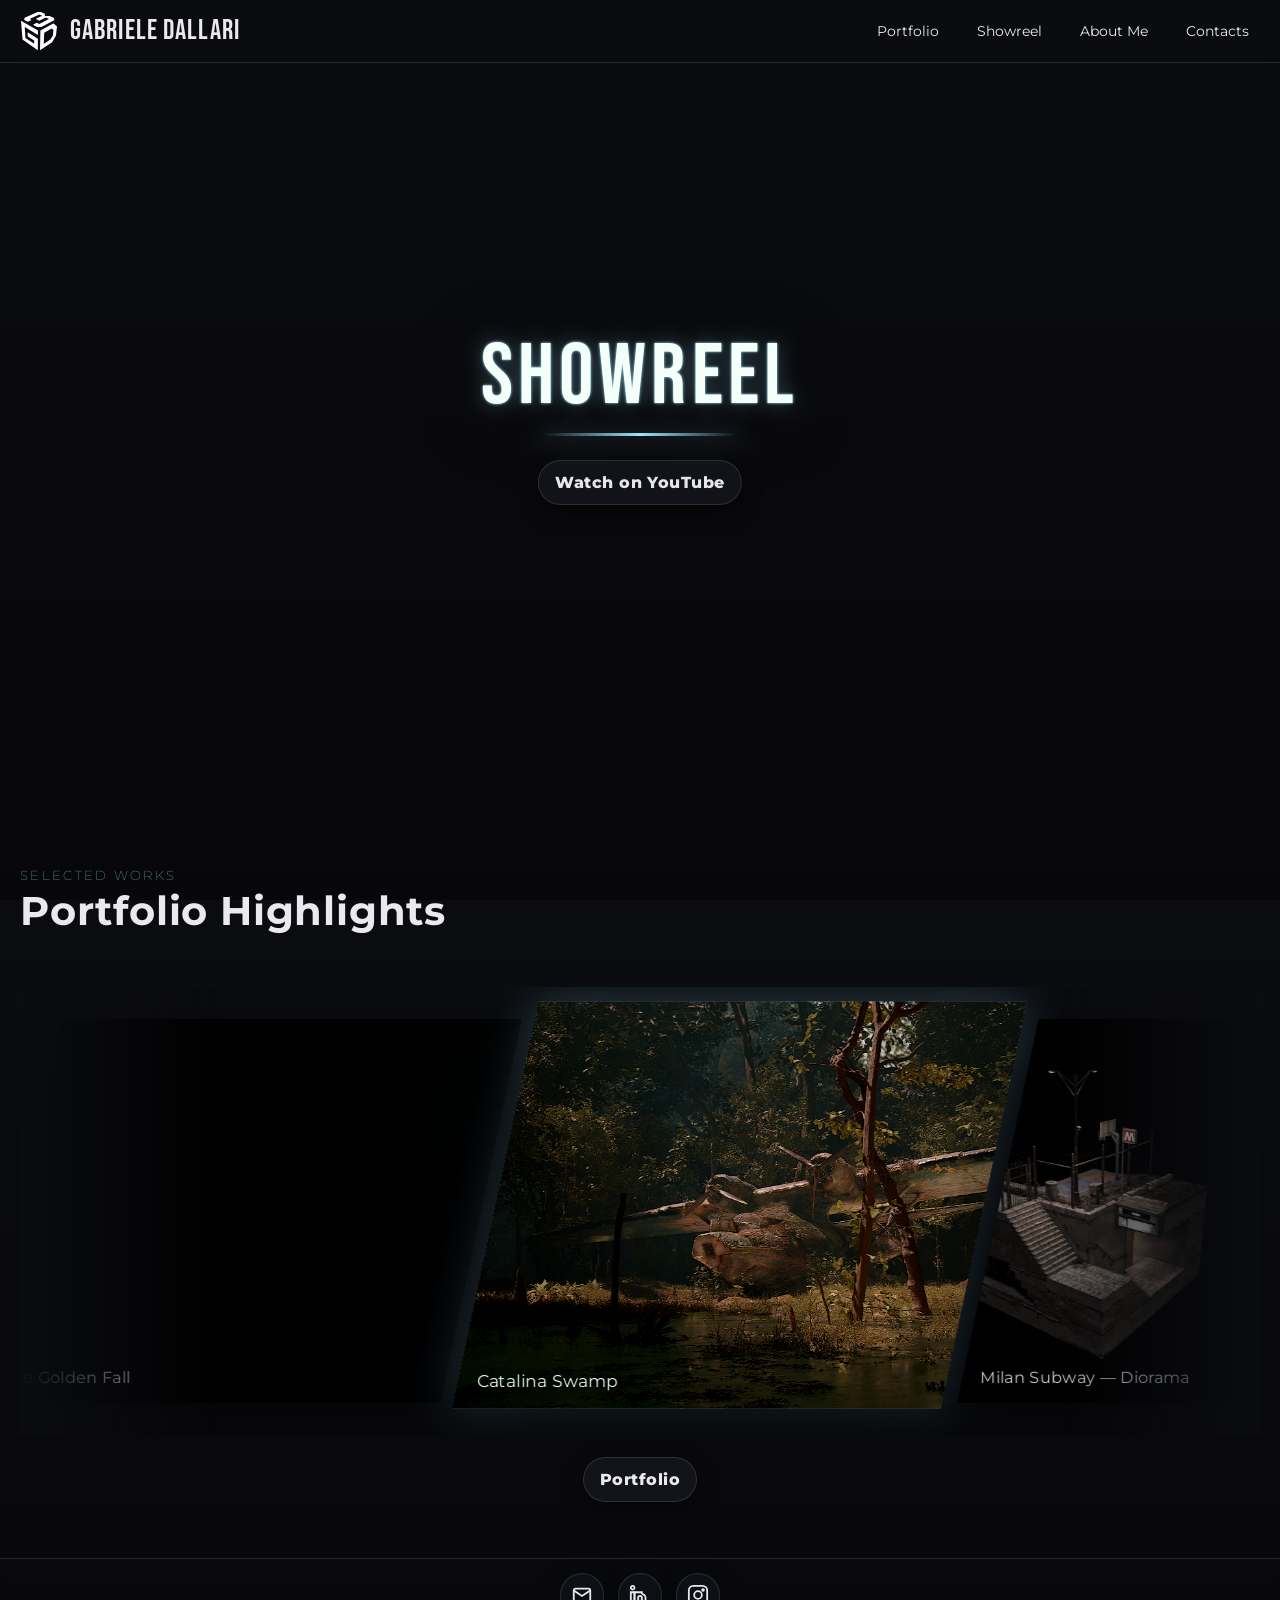
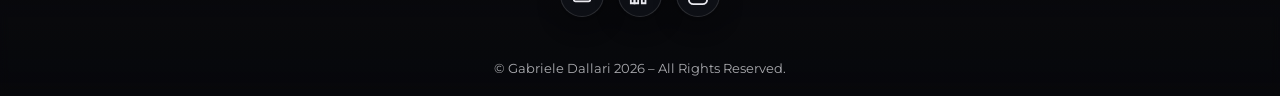
==== commit 58ca0399: "aggiornamento ruolo" ====
--- a/index.html
+++ b/index.html
@@ -4,8 +4,8 @@
 <meta charset="utf-8" />
 <meta name="viewport" content="width=device-width, initial-scale=1" />
 
-<title>Gabriele Dallari — 3D Generalist & Environment Artist</title>
-<meta name="description" content="3D Generalist & Environment/Technical Artist based in Milan. Portfolio, showreel, Unreal Engine environments, 3D modeling, lighting and compositing.">
+<title>Gabriele Dallari — 3D Generalist</title>
+<meta name="description" content="3D Generalist. Portfolio, showreel, info.">
 <link rel="canonical" href="https://gabrieledallari.art/">
 
 <!-- Favicons -->
@@ -24,8 +24,8 @@
 <!-- Open Graph / Twitter -->
 <meta property="og:type" content="website">
 <meta property="og:site_name" content="Gabriele Dallari">
-<meta property="og:title" content="Gabriele Dallari — 3D Generalist & Environment Artist">
-<meta property="og:description" content="Portfolio & showreel: Unreal Engine environments, 3D modeling, lighting and compositing.">
+<meta property="og:title" content="Gabriele Dallari — 3D Generalist">
+<meta property="og:description" content="Portfolio & showreel: Unreal Engine environments, 3D modeling, animation, lighting and compositing.">
 <meta property="og:url" content="https://gabrieledallari.art/">
 <meta property="og:image" content="https://gabrieledallari.art/images/og/home.jpg">
 <meta property="og:locale" content="en_US">
@@ -37,7 +37,7 @@
   "@context": "https://schema.org",
   "@type": "Person",
   "name": "Gabriele Dallari",
-  "jobTitle": "3D Generalist & Environment Artist",
+  "jobTitle": "3D Generalist",
   "url": "https://gabrieledallari.art/",
   "image": "https://gabrieledallari.art/images/og/home.jpg",
   "sameAs": [
